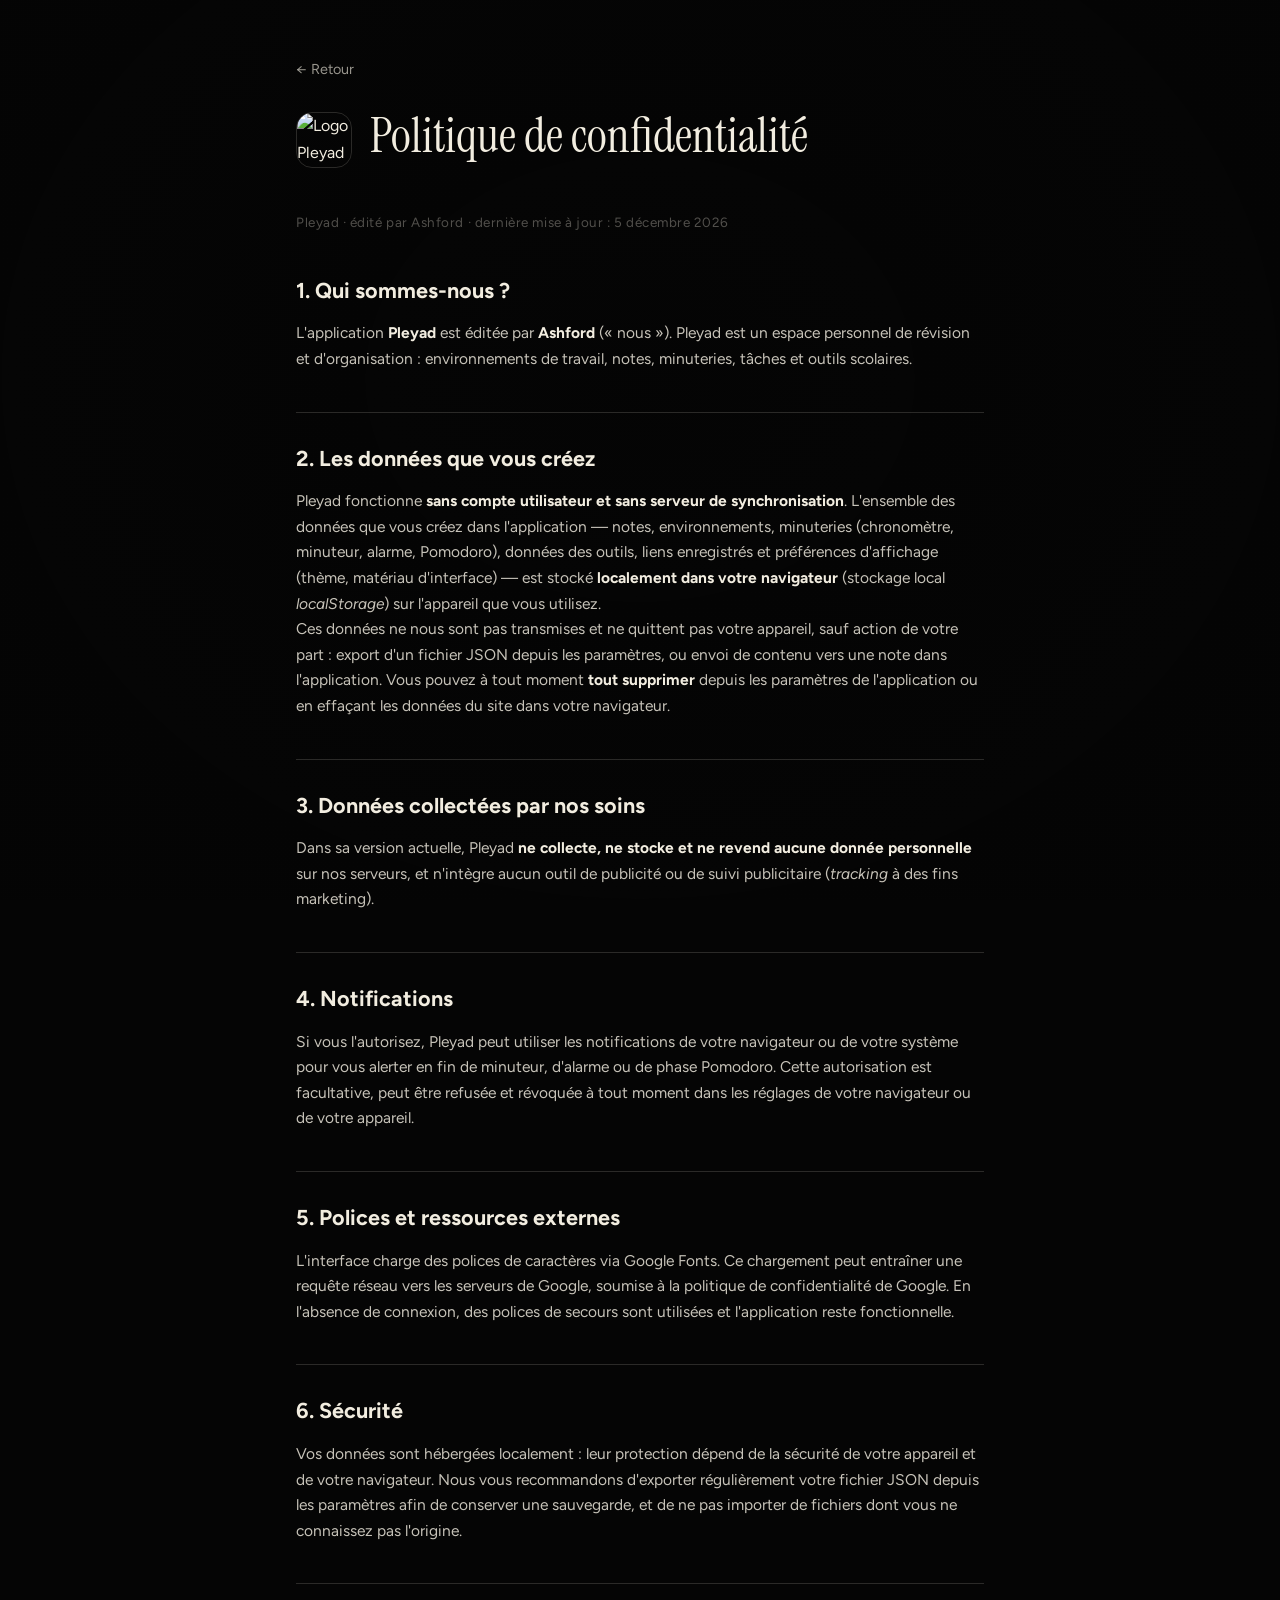
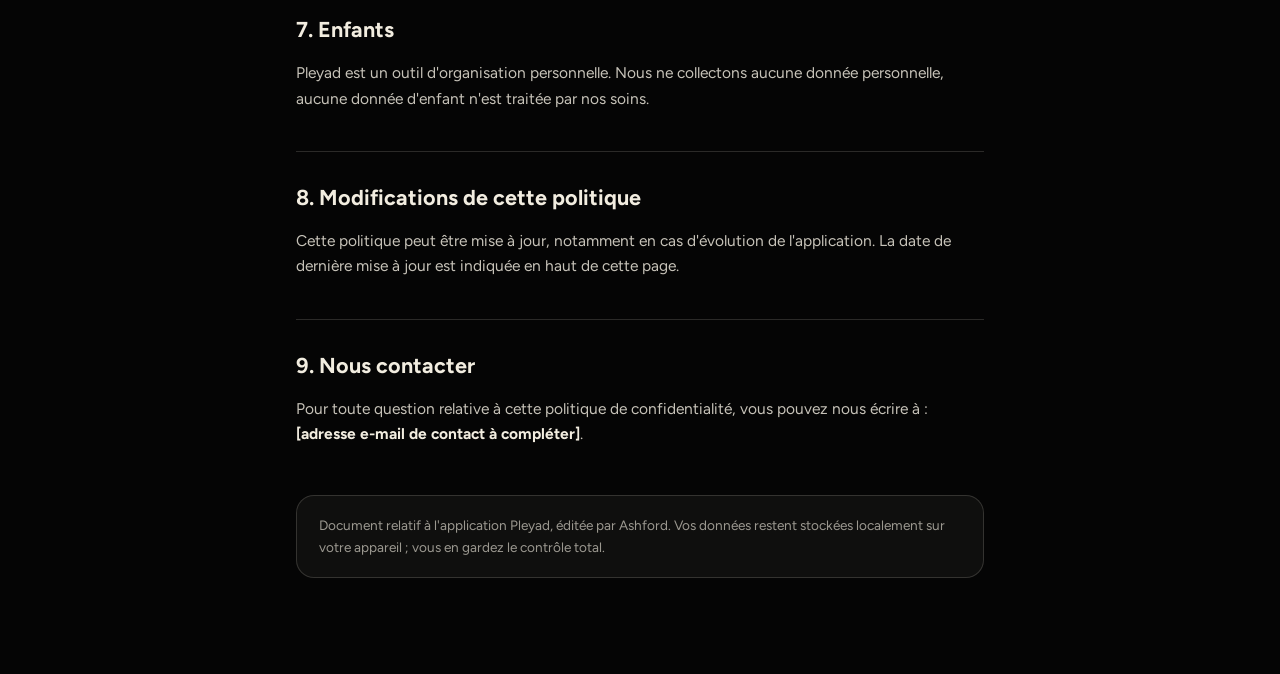
==== politique-confidentialite.html @ d31088d9 "Add files via upload" ====
<!DOCTYPE html>
<html lang="fr">
<head>
  <meta charset="UTF-8">
  <meta name="viewport" content="width=device-width, initial-scale=1.0">
  <meta name="theme-color" content="#050505">
  <link rel="icon" type="image/png" href="assets/logo.png">
  <link rel="preconnect" href="https://fonts.googleapis.com">
  <link rel="preconnect" href="https://fonts.gstatic.com" crossorigin>
  <link href="https://fonts.googleapis.com/css2?family=Figtree:wght@400;600&family=Instrument+Serif&display=swap" rel="stylesheet">
  <link rel="stylesheet" href="style.css">
  <title>Politique de confidentialité — Pleyad (Ashford)</title>
  <meta name="description" content="Politique de confidentialité de l'application Pleyad, éditée par Ashford.">
</head>
<body>
  <div class="fond" aria-hidden="true"></div>

  <main class="legal">
    <a class="retour" href="index.html">← Retour</a>
    <div class="haut">
      <img src="assets/logo.png" alt="Logo Pleyad" width="56" height="56">
      <div>
        <h1 class="serif">Politique de confidentialité</h1>
      </div>
    </div>
    <p class="meta">Pleyad · édité par Ashford · dernière mise à jour : <span data-date></span></p>

    <h2>1. Qui sommes-nous ?</h2>
    <p>
      L'application <strong>Pleyad</strong> est éditée par <strong>Ashford</strong> (« nous »).
      Pleyad est un espace personnel de révision et d'organisation : environnements de travail,
      notes, minuteries, tâches et outils scolaires.
    </p>

    <h2>2. Les données que vous créez</h2>
    <p>
      Pleyad fonctionne <strong>sans compte utilisateur et sans serveur de synchronisation</strong>.
      L'ensemble des données que vous créez dans l'application — notes, environnements,
      minuteries (chronomètre, minuteur, alarme, Pomodoro), données des outils, liens
      enregistrés et préférences d'affichage (thème, matériau d'interface) — est stocké
      <strong>localement dans votre navigateur</strong> (stockage local <em>localStorage</em>)
      sur l'appareil que vous utilisez.
    </p>
    <p>
      Ces données ne nous sont pas transmises et ne quittent pas votre appareil, sauf action
      de votre part : export d'un fichier JSON depuis les paramètres, ou envoi de contenu
      vers une note dans l'application. Vous pouvez à tout moment
      <strong>tout supprimer</strong> depuis les paramètres de l'application ou en effaçant
      les données du site dans votre navigateur.
    </p>

    <h2>3. Données collectées par nos soins</h2>
    <p>
      Dans sa version actuelle, Pleyad <strong>ne collecte, ne stocke et ne revend aucune donnée
      personnelle</strong> sur nos serveurs, et n'intègre aucun outil de publicité ou de suivi
      publicitaire (<em>tracking</em> à des fins marketing).
    </p>

    <h2>4. Notifications</h2>
    <p>
      Si vous l'autorisez, Pleyad peut utiliser les notifications de votre navigateur ou de
      votre système pour vous alerter en fin de minuteur, d'alarme ou de phase Pomodoro.
      Cette autorisation est facultative, peut être refusée et révoquée à tout moment dans
      les réglages de votre navigateur ou de votre appareil.
    </p>

    <h2>5. Polices et ressources externes</h2>
    <p>
      L'interface charge des polices de caractères via Google Fonts. Ce chargement peut
      entraîner une requête réseau vers les serveurs de Google, soumise à la politique de
      confidentialité de Google. En l'absence de connexion, des polices de secours sont
      utilisées et l'application reste fonctionnelle.
    </p>

    <h2>6. Sécurité</h2>
    <p>
      Vos données sont hébergées localement : leur protection dépend de la sécurité de votre
      appareil et de votre navigateur. Nous vous recommandons d'exporter régulièrement votre
      fichier JSON depuis les paramètres afin de conserver une sauvegarde, et de ne pas
      importer de fichiers dont vous ne connaissez pas l'origine.
    </p>

    <h2>7. Enfants</h2>
    <p>
      Pleyad est un outil d'organisation personnelle. Nous ne collectons aucune donnée
      personnelle, aucune donnée d'enfant n'est traitée par nos soins.
    </p>

    <h2>8. Modifications de cette politique</h2>
    <p>
      Cette politique peut être mise à jour, notamment en cas d'évolution de l'application.
      La date de dernière mise à jour est indiquée en haut de cette page.
    </p>

    <h2>9. Nous contacter</h2>
    <p>
      Pour toute question relative à cette politique de confidentialité, vous pouvez nous
      écrire à : <strong>[adresse e-mail de contact à compléter]</strong>.
    </p>

    <p class="note">
      Document relatif à l'application Pleyad, éditée par Ashford. Vos données restent
      stockées localement sur votre appareil ; vous en gardez le contrôle total.
    </p>
  </main>

  <script src="script.js"></script>
</body>
</html>
---- style.css ----
/* Pleyad — pages légales (Ashford) */
:root {
  --ivory: #f2ede0;
  --ivory-dim: rgba(242, 237, 224, 0.62);
  --ivory-faint: rgba(242, 237, 224, 0.32);
  --line: rgba(242, 237, 224, 0.16);
  --card: rgba(242, 237, 224, 0.045);
  --radius: 28px;
}

* { margin: 0; padding: 0; box-sizing: border-box; }

html { scroll-behavior: smooth; }

body {
  min-height: 100vh;
  background: #050505;
  color: var(--ivory);
  font-family: "Figtree", ui-sans-serif, system-ui, sans-serif;
  line-height: 1.65;
  -webkit-font-smoothing: antialiased;
}

/* ---------- Fond d'écran ---------- */
.fond {
  position: fixed;
  inset: 0;
  z-index: -2;
  background: url("assets/fond.jpg") center / cover no-repeat;
  opacity: 0.5;
}
.fond::after {
  content: "";
  position: absolute;
  inset: 0;
  background: radial-gradient(ellipse at 50% 42%, rgba(5,5,5,0.1), rgba(5,5,5,0.88) 78%);
}

/* ---------- Typo ---------- */
.serif { font-family: "Instrument Serif", ui-serif, Georgia, serif; font-weight: 400; }

/* ---------- Accueil ---------- */
.accueil {
  min-height: 100vh;
  display: flex;
  flex-direction: column;
  align-items: center;
  justify-content: center;
  text-align: center;
  padding: 48px 24px;
  gap: 0;
}
.logo {
  width: 148px;
  height: 148px;
  border-radius: 36px;
  border: 1px solid var(--line);
  box-shadow: 0 24px 60px -24px rgba(0,0,0,0.9);
  margin-bottom: 36px;
}
.accueil h1 {
  font-size: clamp(3rem, 9vw, 4.6rem);
  letter-spacing: 0.01em;
  line-height: 1.05;
}
.accueil .marque {
  margin-top: 14px;
  font-size: 0.82rem;
  letter-spacing: 0.32em;
  text-transform: uppercase;
  color: var(--ivory-dim);
}
.accueil .accroche {
  margin-top: 22px;
  max-width: 34rem;
  color: var(--ivory-dim);
  font-size: 1.02rem;
}
.liens {
  display: flex;
  flex-wrap: wrap;
  justify-content: center;
  gap: 16px;
  margin-top: 44px;
}
.carte-lien {
  display: flex;
  align-items: center;
  gap: 14px;
  padding: 18px 28px;
  min-width: 300px;
  border: 1px solid var(--line);
  border-radius: var(--radius);
  background: var(--card);
  backdrop-filter: blur(14px);
  color: var(--ivory);
  text-decoration: none;
  text-align: left;
  transition: transform 0.25s cubic-bezier(0.22, 1, 0.36, 1), background 0.25s, border-color 0.25s;
}
.carte-lien:hover {
  transform: translateY(-3px);
  background: rgba(242, 237, 224, 0.09);
  border-color: rgba(242, 237, 224, 0.34);
}
.carte-lien:focus-visible { outline: 2px solid var(--ivory); outline-offset: 3px; }
.carte-lien svg { flex: none; opacity: 0.85; }
.carte-lien strong { display: block; font-size: 1.02rem; font-weight: 600; }
.carte-lien small { color: var(--ivory-dim); font-size: 0.84rem; }
.pied {
  margin-top: 56px;
  font-size: 0.8rem;
  color: var(--ivory-faint);
  letter-spacing: 0.06em;
}
.pied a { color: var(--ivory-dim); text-decoration: none; }
.pied a:hover { color: var(--ivory); }

/* ---------- Pages légales ---------- */
.legal {
  max-width: 46rem;
  margin: 0 auto;
  padding: 56px 24px 96px;
}
.legal .haut {
  display: flex;
  align-items: center;
  gap: 18px;
  margin-bottom: 40px;
}
.legal .haut img {
  width: 56px;
  height: 56px;
  border-radius: 16px;
  border: 1px solid var(--line);
}
.retour {
  display: inline-flex;
  align-items: center;
  gap: 8px;
  color: var(--ivory-dim);
  text-decoration: none;
  font-size: 0.9rem;
  margin-bottom: 28px;
}
.retour:hover { color: var(--ivory); }
.legal h1 { font-size: clamp(2.2rem, 6vw, 3rem); line-height: 1.1; margin-bottom: 8px; }
.legal .meta {
  color: var(--ivory-faint);
  font-size: 0.84rem;
  letter-spacing: 0.04em;
  margin-bottom: 40px;
}
.legal h2 {
  font-size: 1.35rem;
  margin: 40px 0 12px;
  padding-top: 28px;
  border-top: 1px solid var(--line);
}
.legal h2:first-of-type { border-top: none; padding-top: 0; }
.legal p, .legal li { color: rgba(242, 237, 224, 0.82); font-size: 0.97rem; }
.legal ul { padding-left: 1.3rem; margin: 10px 0; }
.legal li { margin-bottom: 6px; }
.legal strong { color: var(--ivory); }
.legal .note {
  margin-top: 48px;
  padding: 18px 22px;
  border: 1px solid var(--line);
  border-radius: 18px;
  background: var(--card);
  font-size: 0.85rem;
  color: var(--ivory-dim);
}

/* ---------- Animations ---------- */
@keyframes entree {
  from { opacity: 0; transform: translateY(12px); }
  to { opacity: 1; transform: none; }
}
.anim { animation: entree 0.5s cubic-bezier(0.22, 1, 0.36, 1) both; }
.anim-2 { animation-delay: 0.08s; }
.anim-3 { animation-delay: 0.16s; }
.anim-4 { animation-delay: 0.24s; }

@media (prefers-reduced-motion: reduce) {
  *, *::before, *::after { animation-duration: 0.01ms !important; transition-duration: 0.01ms !important; }
  html { scroll-behavior: auto; }
}

@media (max-width: 560px) {
  .carte-lien { min-width: 100%; }
  .logo { width: 120px; height: 120px; }
}
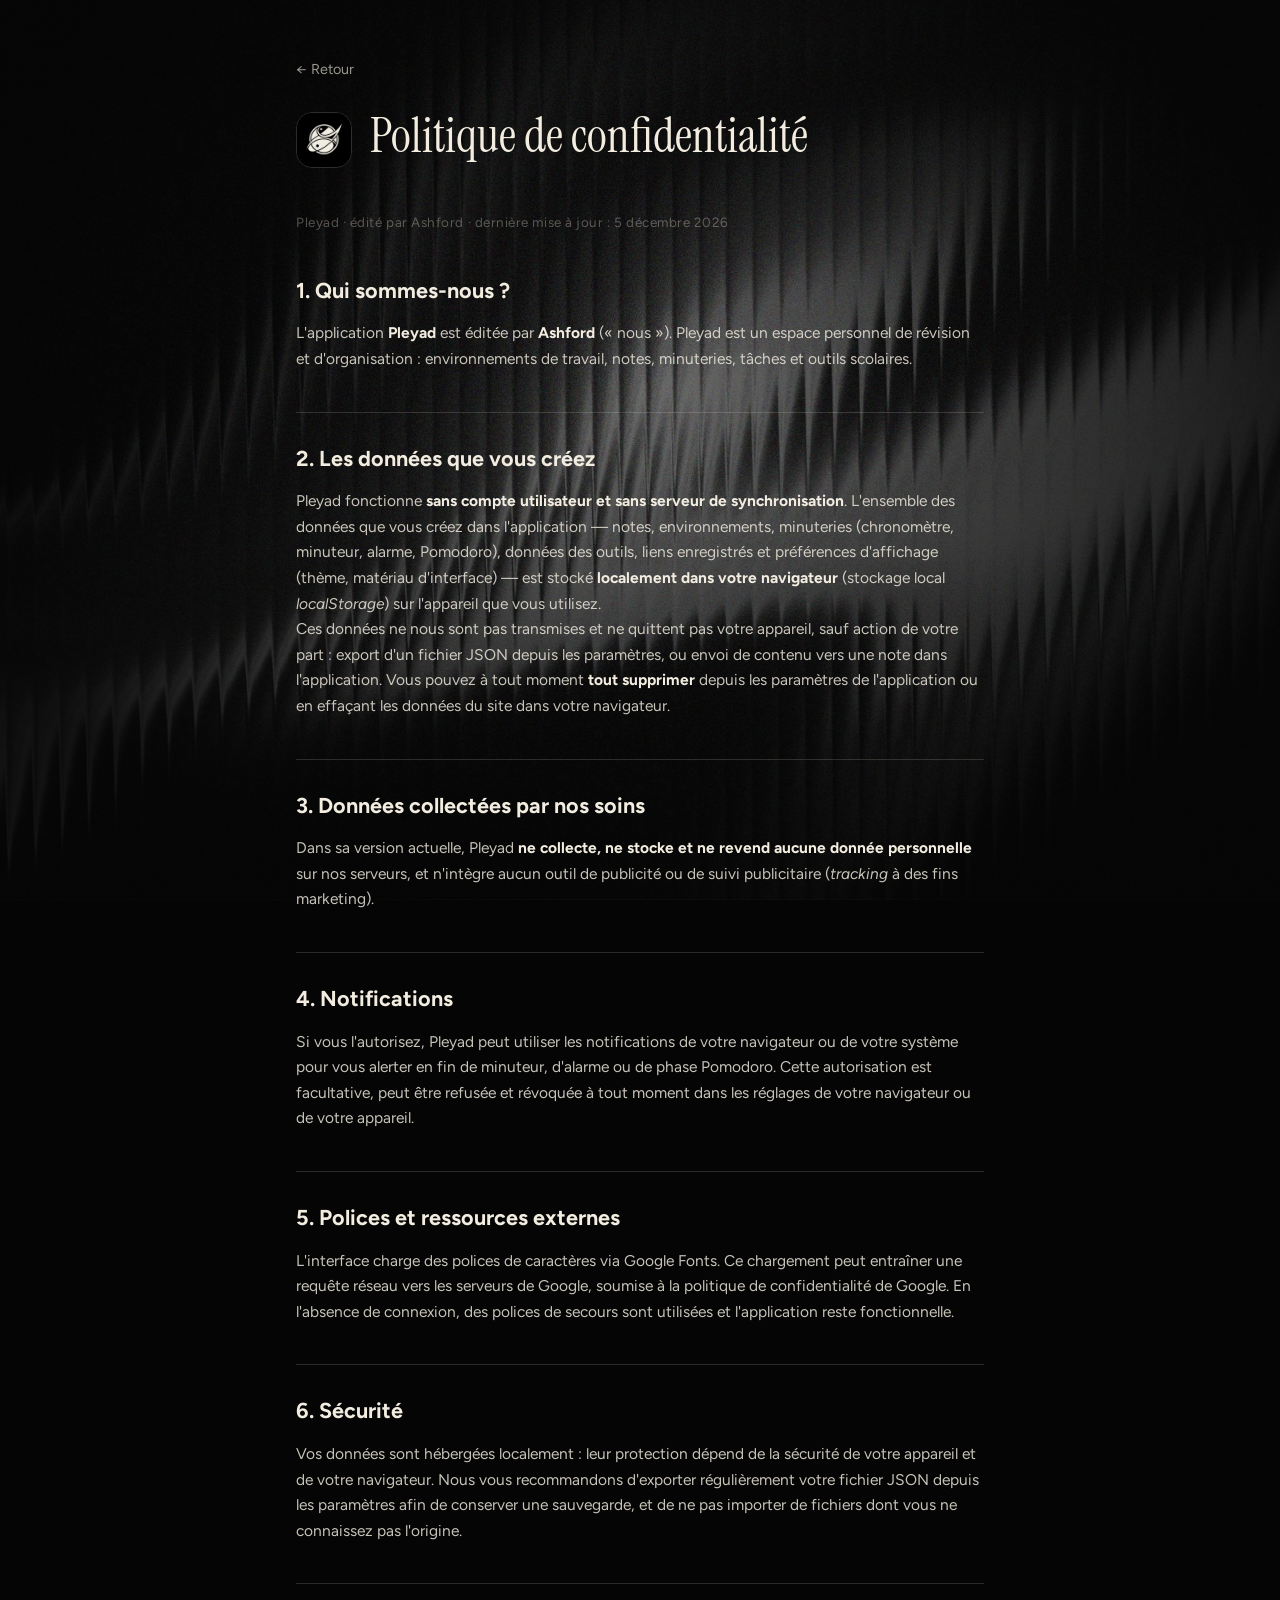
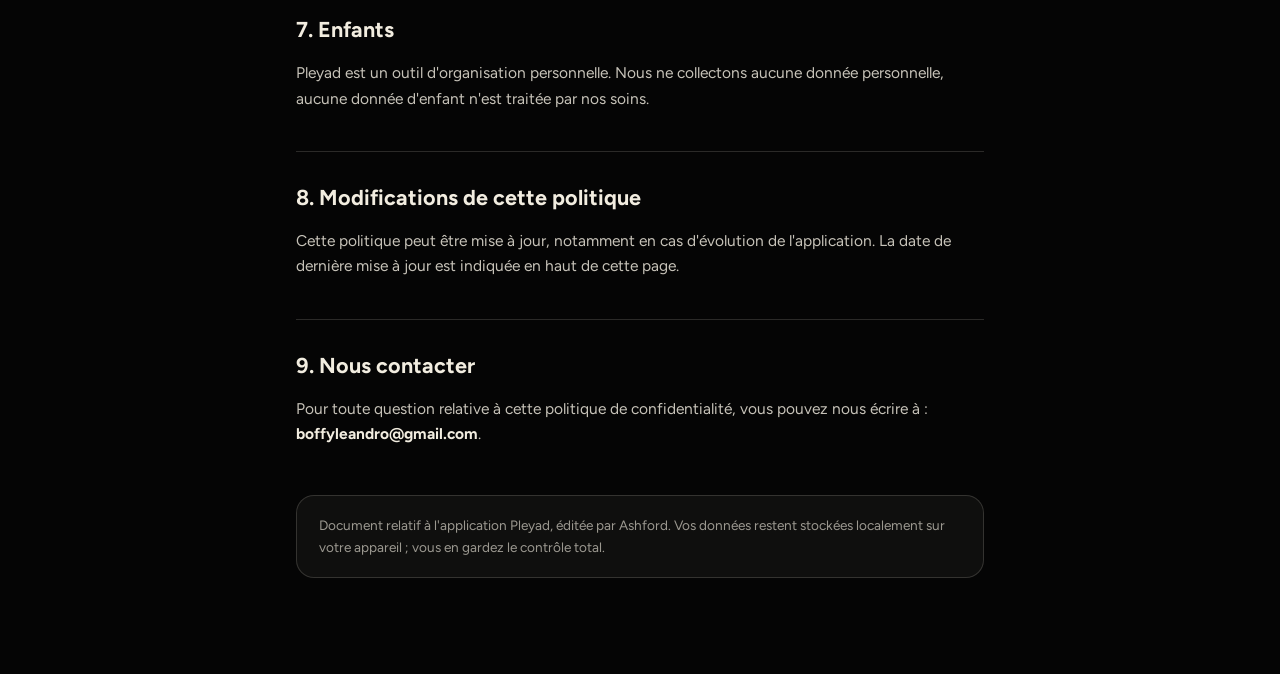
==== commit 22b811bf: "Update contact email in privacy policy" ====
--- a/politique-confidentialite.html
+++ b/politique-confidentialite.html
@@ -95,7 +95,7 @@
     <h2>9. Nous contacter</h2>
     <p>
       Pour toute question relative à cette politique de confidentialité, vous pouvez nous
-      écrire à : <strong>[adresse e-mail de contact à compléter]</strong>.
+      écrire à : <strong>boffyleandro@gmail.com</strong>.
     </p>
 
     <p class="note">
